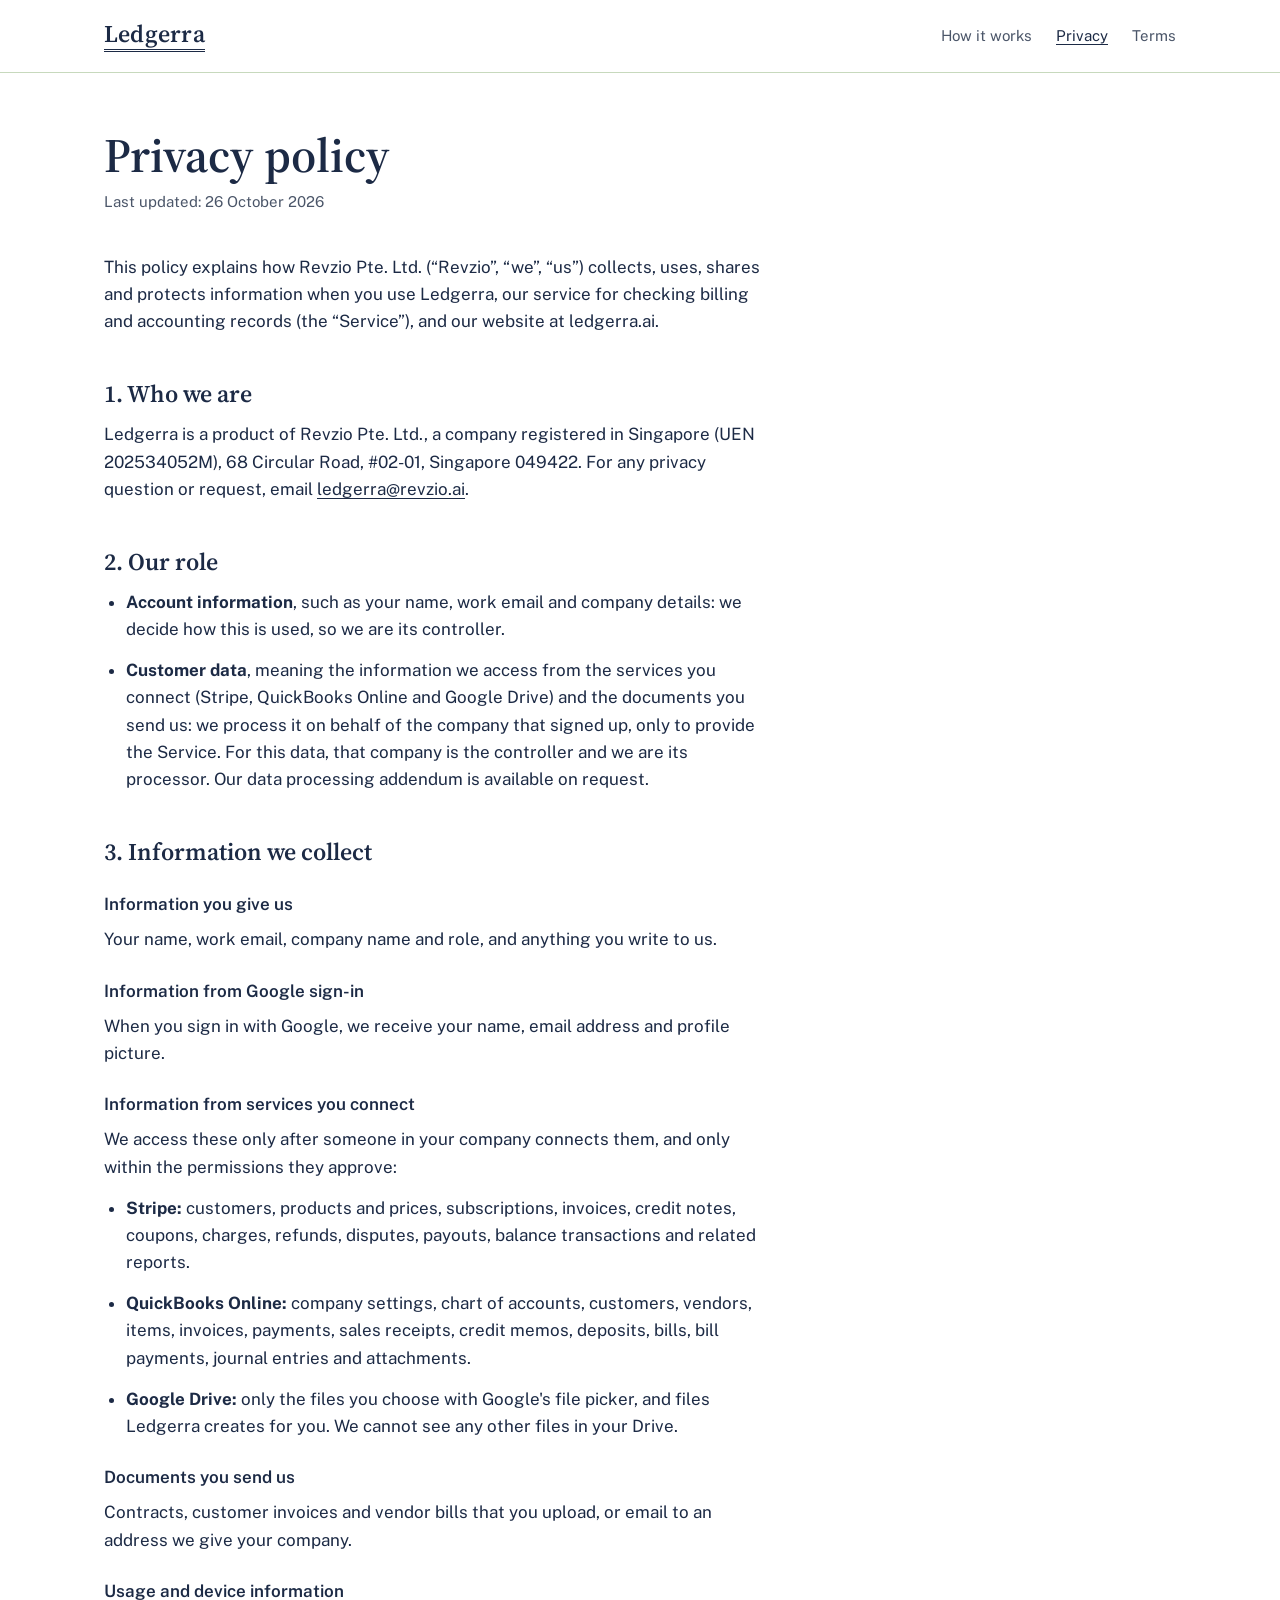
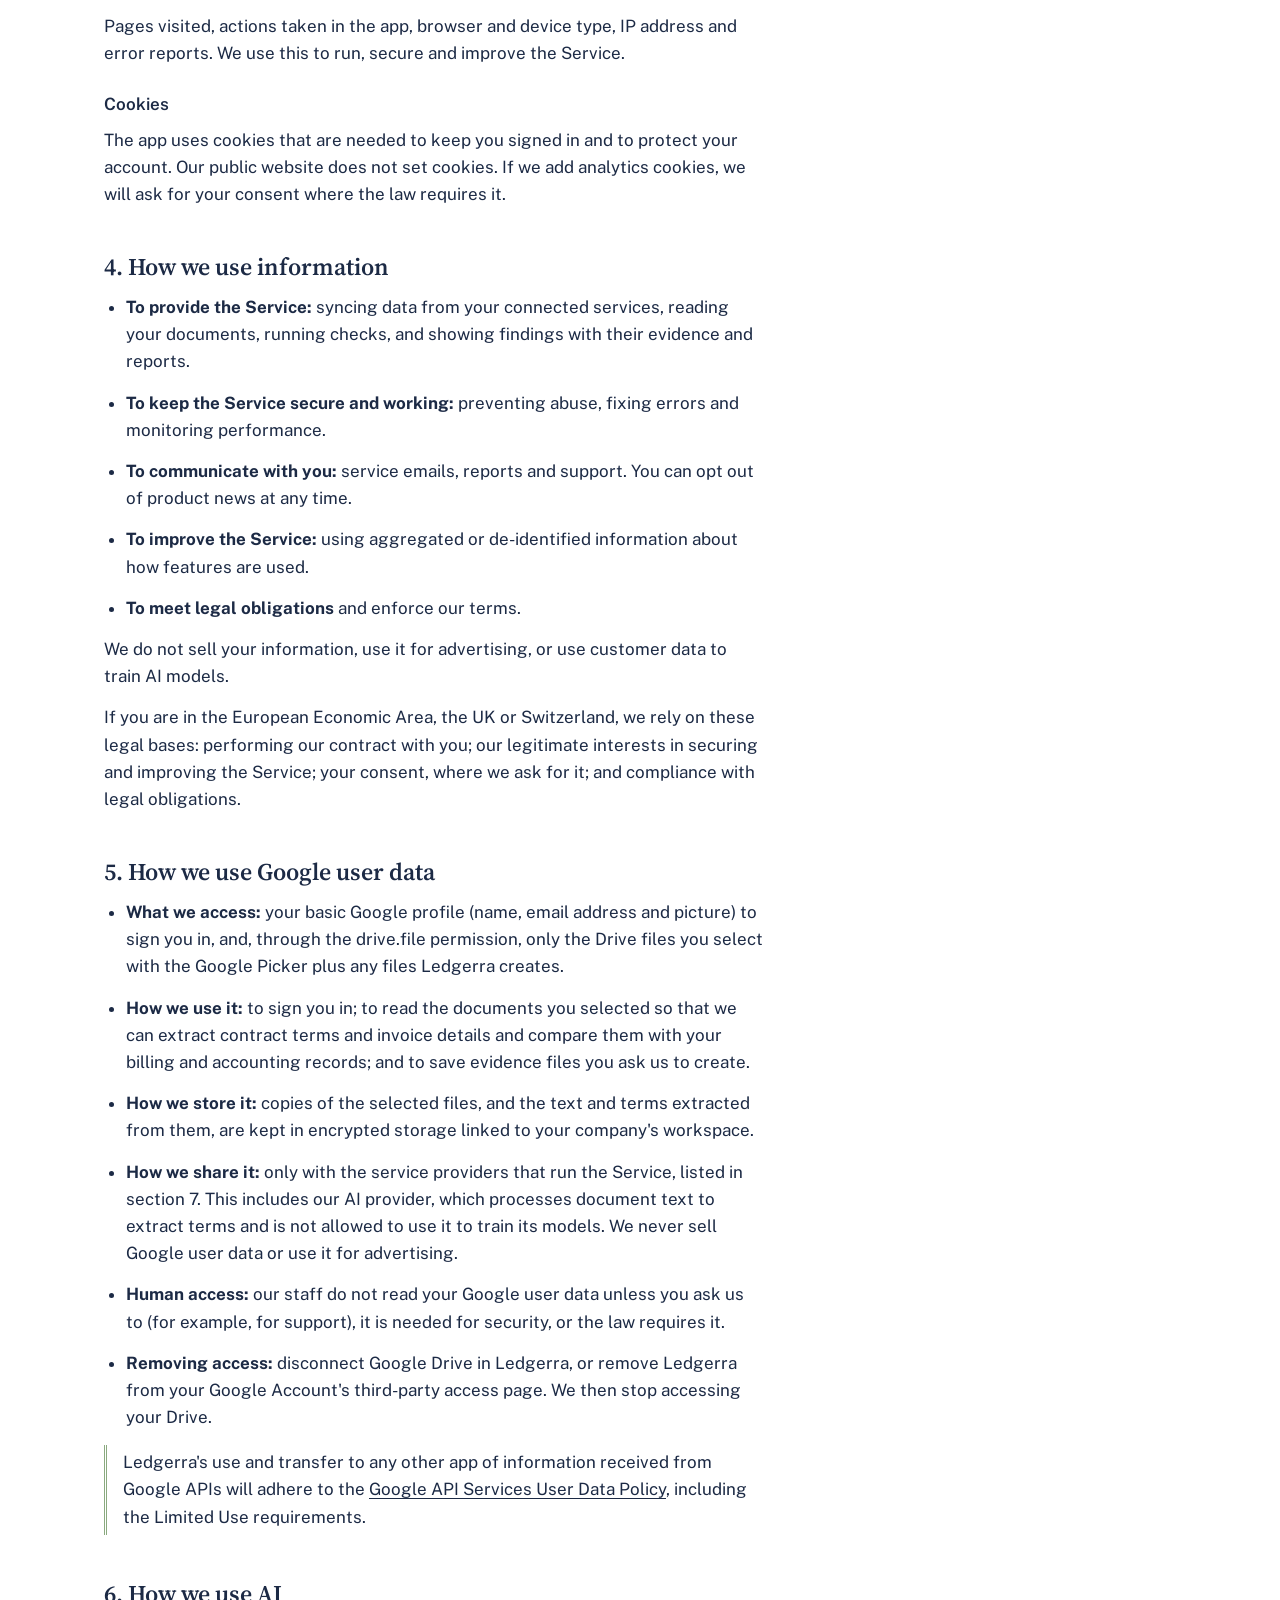
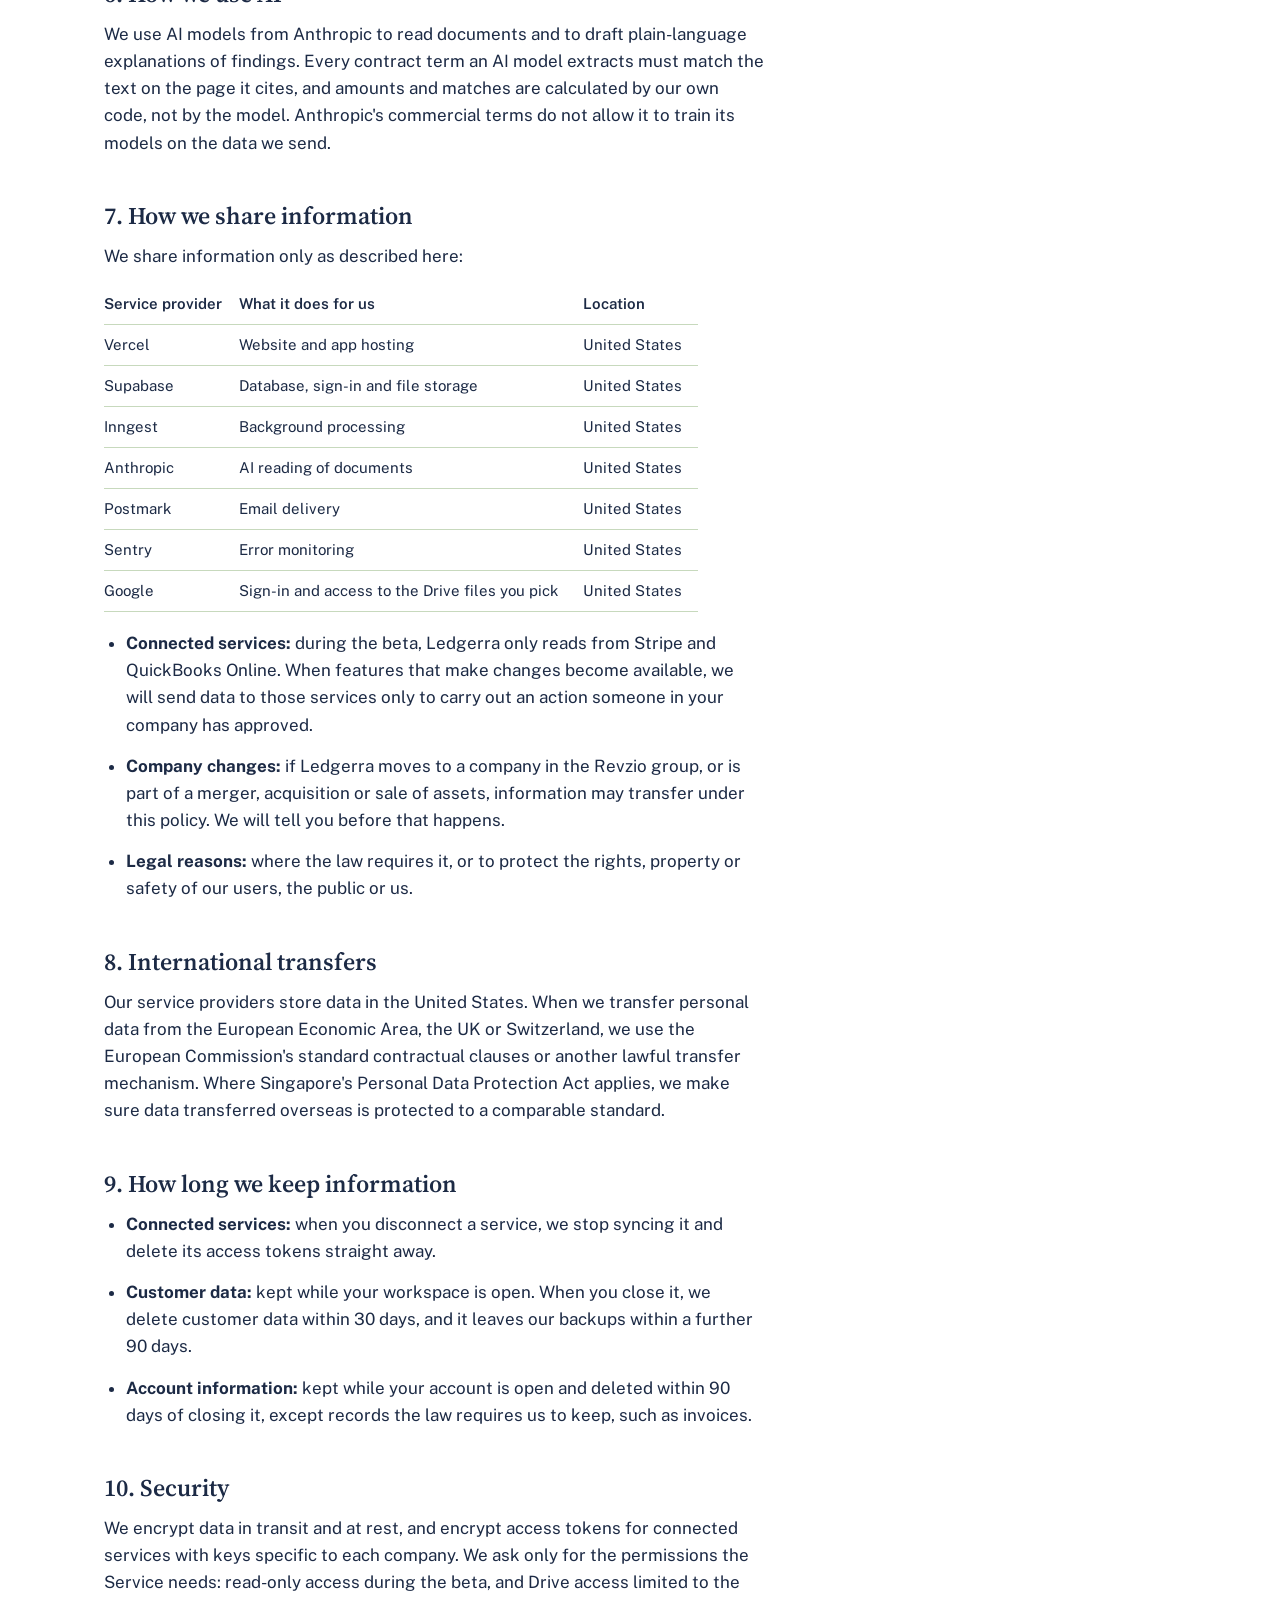
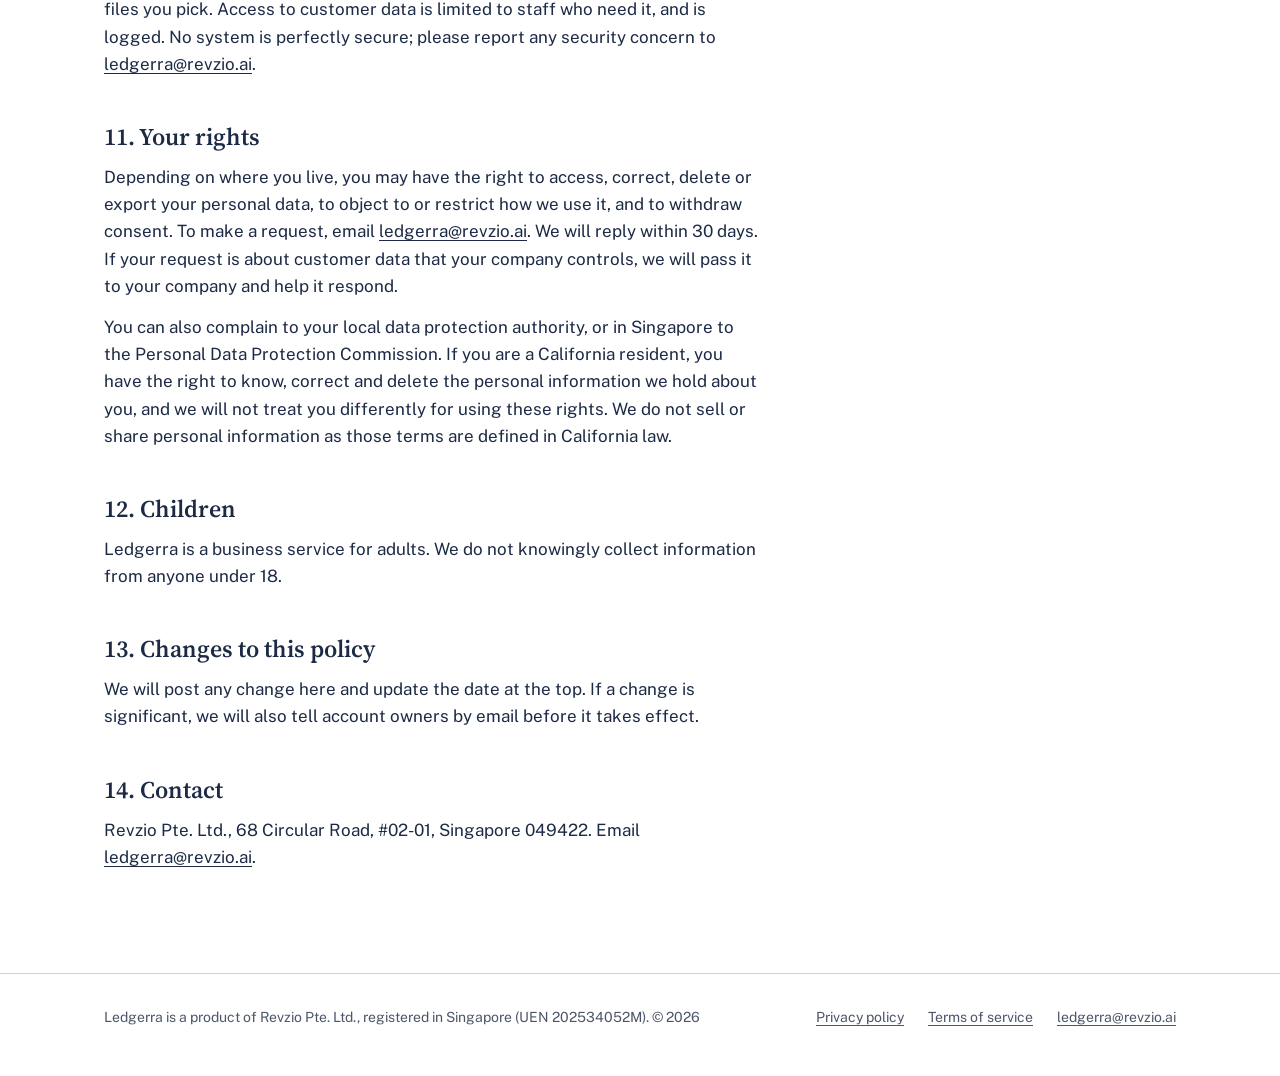
==== privacy.html @ a2a05275 "Add files via upload" ====
<!doctype html>
<html lang="en">
<head>
  <meta charset="utf-8">
  <meta name="viewport" content="width=device-width, initial-scale=1">
  <title>Privacy policy | Ledgerra</title>
  <meta name="description" content="How Ledgerra, a product of Revzio Pte. Ltd., collects, uses, shares and protects information, including data from Google, Stripe and QuickBooks Online.">
  <link rel="icon" href="/favicon.svg" type="image/svg+xml">
  <link rel="preconnect" href="https://fonts.googleapis.com">
  <link rel="preconnect" href="https://fonts.gstatic.com" crossorigin>
  <link href="https://fonts.googleapis.com/css2?family=Public+Sans:wght@400;600&family=Source+Serif+4:opsz,wght@8..60,400;8..60,600&display=swap" rel="stylesheet">
  <link rel="stylesheet" href="/styles.css">
</head>
<body>
  <header class="site-header">
    <div class="wrap">
      <a class="wordmark" href="/">Ledgerra</a>
      <nav class="site-nav" aria-label="Main">
        <a class="optional" href="/#how-it-works">How it works</a>
        <a href="/privacy" aria-current="page">Privacy</a>
        <a href="/terms">Terms</a>
      </nav>
    </div>
  </header>

  <main class="doc">
    <div class="wrap">
      <h1>Privacy policy</h1>
      <p class="updated">Last updated: 26 October 2026</p>

      <p>This policy explains how Revzio Pte. Ltd. (“Revzio”, “we”, “us”) collects, uses, shares and protects information when you use Ledgerra, our service for checking billing and accounting records (the “Service”), and our website at ledgerra.ai.</p>

      <h2>1. Who we are</h2>
      <p>Ledgerra is a product of Revzio Pte. Ltd., a company registered in Singapore (UEN 202534052M), 68 Circular Road, #02-01, Singapore 049422. For any privacy question or request, email <a href="mailto:ledgerra@revzio.ai">ledgerra@revzio.ai</a>.</p>

      <h2>2. Our role</h2>
      <ul>
        <li><strong>Account information</strong>, such as your name, work email and company details: we decide how this is used, so we are its controller.</li>
        <li><strong>Customer data</strong>, meaning the information we access from the services you connect (Stripe, QuickBooks Online and Google Drive) and the documents you send us: we process it on behalf of the company that signed up, only to provide the Service. For this data, that company is the controller and we are its processor. Our data processing addendum is available on request.</li>
      </ul>

      <h2>3. Information we collect</h2>
      <h3>Information you give us</h3>
      <p>Your name, work email, company name and role, and anything you write to us.</p>
      <h3>Information from Google sign-in</h3>
      <p>When you sign in with Google, we receive your name, email address and profile picture.</p>
      <h3>Information from services you connect</h3>
      <p>We access these only after someone in your company connects them, and only within the permissions they approve:</p>
      <ul>
        <li><strong>Stripe:</strong> customers, products and prices, subscriptions, invoices, credit notes, coupons, charges, refunds, disputes, payouts, balance transactions and related reports.</li>
        <li><strong>QuickBooks Online:</strong> company settings, chart of accounts, customers, vendors, items, invoices, payments, sales receipts, credit memos, deposits, bills, bill payments, journal entries and attachments.</li>
        <li><strong>Google Drive:</strong> only the files you choose with Google's file picker, and files Ledgerra creates for you. We cannot see any other files in your Drive.</li>
      </ul>
      <h3>Documents you send us</h3>
      <p>Contracts, customer invoices and vendor bills that you upload, or email to an address we give your company.</p>
      <h3>Usage and device information</h3>
      <p>Pages visited, actions taken in the app, browser and device type, IP address and error reports. We use this to run, secure and improve the Service.</p>
      <h3>Cookies</h3>
      <p>The app uses cookies that are needed to keep you signed in and to protect your account. Our public website does not set cookies. If we add analytics cookies, we will ask for your consent where the law requires it.</p>

      <h2>4. How we use information</h2>
      <ul>
        <li><strong>To provide the Service:</strong> syncing data from your connected services, reading your documents, running checks, and showing findings with their evidence and reports.</li>
        <li><strong>To keep the Service secure and working:</strong> preventing abuse, fixing errors and monitoring performance.</li>
        <li><strong>To communicate with you:</strong> service emails, reports and support. You can opt out of product news at any time.</li>
        <li><strong>To improve the Service:</strong> using aggregated or de-identified information about how features are used.</li>
        <li><strong>To meet legal obligations</strong> and enforce our terms.</li>
      </ul>
      <p>We do not sell your information, use it for advertising, or use customer data to train AI models.</p>
      <p>If you are in the European Economic Area, the UK or Switzerland, we rely on these legal bases: performing our contract with you; our legitimate interests in securing and improving the Service; your consent, where we ask for it; and compliance with legal obligations.</p>

      <h2>5. How we use Google user data</h2>
      <ul>
        <li><strong>What we access:</strong> your basic Google profile (name, email address and picture) to sign you in, and, through the drive.file permission, only the Drive files you select with the Google Picker plus any files Ledgerra creates.</li>
        <li><strong>How we use it:</strong> to sign you in; to read the documents you selected so that we can extract contract terms and invoice details and compare them with your billing and accounting records; and to save evidence files you ask us to create.</li>
        <li><strong>How we store it:</strong> copies of the selected files, and the text and terms extracted from them, are kept in encrypted storage linked to your company's workspace.</li>
        <li><strong>How we share it:</strong> only with the service providers that run the Service, listed in section 7. This includes our AI provider, which processes document text to extract terms and is not allowed to use it to train its models. We never sell Google user data or use it for advertising.</li>
        <li><strong>Human access:</strong> our staff do not read your Google user data unless you ask us to (for example, for support), it is needed for security, or the law requires it.</li>
        <li><strong>Removing access:</strong> disconnect Google Drive in Ledgerra, or remove Ledgerra from your Google Account's third-party access page. We then stop accessing your Drive.</li>
      </ul>
      <p class="callout">Ledgerra's use and transfer to any other app of information received from Google APIs will adhere to the <a href="https://developers.google.com/terms/api-services-user-data-policy">Google API Services User Data Policy</a>, including the Limited Use requirements.</p>

      <h2>6. How we use AI</h2>
      <p>We use AI models from Anthropic to read documents and to draft plain-language explanations of findings. Every contract term an AI model extracts must match the text on the page it cites, and amounts and matches are calculated by our own code, not by the model. Anthropic's commercial terms do not allow it to train its models on the data we send.</p>

      <h2>7. How we share information</h2>
      <p>We share information only as described here:</p>
      <table>
        <thead><tr><th scope="col">Service provider</th><th scope="col">What it does for us</th><th scope="col">Location</th></tr></thead>
        <tbody>
          <tr><td>Vercel</td><td>Website and app hosting</td><td>United States</td></tr>
          <tr><td>Supabase</td><td>Database, sign-in and file storage</td><td>United States</td></tr>
          <tr><td>Inngest</td><td>Background processing</td><td>United States</td></tr>
          <tr><td>Anthropic</td><td>AI reading of documents</td><td>United States</td></tr>
          <tr><td>Postmark</td><td>Email delivery</td><td>United States</td></tr>
          <tr><td>Sentry</td><td>Error monitoring</td><td>United States</td></tr>
          <tr><td>Google</td><td>Sign-in and access to the Drive files you pick</td><td>United States</td></tr>
        </tbody>
      </table>
      <ul>
        <li><strong>Connected services:</strong> during the beta, Ledgerra only reads from Stripe and QuickBooks Online. When features that make changes become available, we will send data to those services only to carry out an action someone in your company has approved.</li>
        <li><strong>Company changes:</strong> if Ledgerra moves to a company in the Revzio group, or is part of a merger, acquisition or sale of assets, information may transfer under this policy. We will tell you before that happens.</li>
        <li><strong>Legal reasons:</strong> where the law requires it, or to protect the rights, property or safety of our users, the public or us.</li>
      </ul>

      <h2>8. International transfers</h2>
      <p>Our service providers store data in the United States. When we transfer personal data from the European Economic Area, the UK or Switzerland, we use the European Commission's standard contractual clauses or another lawful transfer mechanism. Where Singapore's Personal Data Protection Act applies, we make sure data transferred overseas is protected to a comparable standard.</p>

      <h2>9. How long we keep information</h2>
      <ul>
        <li><strong>Connected services:</strong> when you disconnect a service, we stop syncing it and delete its access tokens straight away.</li>
        <li><strong>Customer data:</strong> kept while your workspace is open. When you close it, we delete customer data within 30 days, and it leaves our backups within a further 90 days.</li>
        <li><strong>Account information:</strong> kept while your account is open and deleted within 90 days of closing it, except records the law requires us to keep, such as invoices.</li>
      </ul>

      <h2>10. Security</h2>
      <p>We encrypt data in transit and at rest, and encrypt access tokens for connected services with keys specific to each company. We ask only for the permissions the Service needs: read-only access during the beta, and Drive access limited to the files you pick. Access to customer data is limited to staff who need it, and is logged. No system is perfectly secure; please report any security concern to <a href="mailto:ledgerra@revzio.ai">ledgerra@revzio.ai</a>.</p>

      <h2>11. Your rights</h2>
      <p>Depending on where you live, you may have the right to access, correct, delete or export your personal data, to object to or restrict how we use it, and to withdraw consent. To make a request, email <a href="mailto:ledgerra@revzio.ai">ledgerra@revzio.ai</a>. We will reply within 30 days. If your request is about customer data that your company controls, we will pass it to your company and help it respond.</p>
      <p>You can also complain to your local data protection authority, or in Singapore to the Personal Data Protection Commission. If you are a California resident, you have the right to know, correct and delete the personal information we hold about you, and we will not treat you differently for using these rights. We do not sell or share personal information as those terms are defined in California law.</p>

      <h2>12. Children</h2>
      <p>Ledgerra is a business service for adults. We do not knowingly collect information from anyone under 18.</p>

      <h2>13. Changes to this policy</h2>
      <p>We will post any change here and update the date at the top. If a change is significant, we will also tell account owners by email before it takes effect.</p>

      <h2>14. Contact</h2>
      <p>Revzio Pte. Ltd., 68 Circular Road, #02-01, Singapore 049422. Email <a href="mailto:ledgerra@revzio.ai">ledgerra@revzio.ai</a>.</p>
    </div>
  </main>

  <footer class="site-footer">
    <div class="wrap">
      <p>Ledgerra is a product of Revzio Pte. Ltd., registered in Singapore (UEN 202534052M). &copy; 2026</p>
      <nav class="footer-links" aria-label="Footer">
        <a href="/privacy">Privacy policy</a>
        <a href="/terms">Terms of service</a>
        <a href="mailto:ledgerra@revzio.ai">ledgerra@revzio.ai</a>
      </nav>
    </div>
  </footer>
</body>
</html>
---- styles.css ----
/* Ledgerra site. One bold element: the ledger sheet. Red ink only for differences. */
:root {
  --paper: #ffffff;
  --ledger: #eef4e8;
  --rule: #c7d9bd;
  --rule-strong: #8baa80;
  --ink: #1c2a45;
  --ink-muted: #4b5669;
  --red: #b42318;
  --focus: #2f5bd3;
  --serif: "Source Serif 4", Georgia, "Times New Roman", serif;
  --sans: "Public Sans", "Helvetica Neue", Arial, sans-serif;
  --measure: 66ch;
  --gutter: 24px;
}

*,
*::before,
*::after { box-sizing: border-box; }

html { -webkit-text-size-adjust: 100%; }

body {
  margin: 0;
  background: var(--paper);
  color: var(--ink);
  font-family: var(--sans);
  font-size: 17px;
  line-height: 1.6;
}

a { color: var(--ink); text-decoration-thickness: 1px; text-underline-offset: 3px; }
a:hover { text-decoration-thickness: 2px; }
:focus-visible { outline: 3px solid var(--focus); outline-offset: 3px; border-radius: 2px; }

.wrap { max-width: 1120px; margin: 0 auto; padding: 0 var(--gutter); }

/* Header */
.site-header { border-bottom: 1px solid var(--rule); }
.site-header .wrap {
  display: flex;
  align-items: center;
  justify-content: space-between;
  gap: 16px;
  min-height: 72px;
}
.wordmark {
  font-family: var(--serif);
  font-weight: 600;
  font-size: 24px;
  letter-spacing: 0.01em;
  text-decoration: none;
  border-bottom: 3px double var(--ink);
  line-height: 1.15;
  padding-bottom: 1px;
}
.wordmark:hover { text-decoration: none; }
.site-nav { display: flex; gap: 24px; font-size: 15px; }
.site-nav a { text-decoration: none; color: var(--ink-muted); }
.site-nav a:hover, .site-nav a[aria-current="page"] { color: var(--ink); text-decoration: underline; }

/* Hero */
.hero { padding: 72px 0 40px; }
.hero h1 {
  font-family: var(--serif);
  font-weight: 600;
  font-size: clamp(40px, 6.2vw, 72px);
  line-height: 1.04;
  letter-spacing: -0.015em;
  margin: 0 0 24px;
  max-width: 13ch;
}
.lede { font-size: 20px; line-height: 1.55; color: var(--ink-muted); max-width: 52ch; margin: 0 0 32px; }
.actions { display: flex; flex-wrap: wrap; align-items: center; gap: 16px 28px; }
.button {
  display: inline-block;
  background: var(--ink);
  color: #ffffff;
  text-decoration: none;
  font-weight: 600;
  font-size: 16px;
  padding: 14px 22px;
  border-radius: 4px;
}
.button:hover { background: #2a3b5e; text-decoration: none; }

/* The ledger sheet */
.sheet-section { padding: 24px 0 88px; }
.sheet {
  background: var(--ledger);
  border: 1px solid var(--rule-strong);
  border-radius: 6px;
  padding: 24px 28px 20px;
}
.sheet-caption { font-size: 14px; color: var(--ink-muted); margin: 0 0 16px; }
.sheet table { width: 100%; border-collapse: collapse; font-family: var(--serif); font-size: 17px; }
.sheet th {
  font-family: var(--sans);
  font-weight: 600;
  font-size: 13px;
  color: var(--ink-muted);
  text-align: right;
  padding: 0 12px 10px;
  border-bottom: 3px double var(--rule-strong);
}
.sheet th:first-child, .sheet td:first-child { text-align: left; padding-left: 0; }
.sheet td {
  padding: 14px 12px 4px;
  text-align: right;
  font-variant-numeric: tabular-nums lining-nums;
  border-left: 1px solid var(--rule);
  vertical-align: top;
}
.sheet td:first-child { border-left: 0; font-family: var(--sans); font-size: 16px; }
.sheet tr.note td {
  padding: 2px 0 14px;
  border-left: 0;
  border-bottom: 1px solid var(--rule);
  text-align: left;
  font-family: var(--sans);
  font-size: 14px;
  color: var(--ink-muted);
}
.sheet .gap { color: var(--red); font-weight: 600; }
.sheet .ties { color: var(--ink-muted); }
.sheet .none { color: var(--ink-muted); }
.sheet-total {
  margin: 0;
  padding-top: 12px;
  border-top: 3px double var(--rule-strong);
  font-family: var(--serif);
  font-size: 18px;
  font-weight: 600;
}

/* Sections */
.section { padding: 64px 0; border-top: 1px solid var(--rule); }
.section h2 {
  font-family: var(--serif);
  font-weight: 600;
  font-size: 34px;
  line-height: 1.15;
  margin: 0 0 32px;
}
.columns { display: grid; grid-template-columns: repeat(3, minmax(0, 1fr)); gap: 40px; }
.columns h3, .steps h3, .facts dt {
  font-family: var(--sans);
  font-weight: 600;
  font-size: 17px;
  margin: 0 0 8px;
}
.columns p, .steps p { margin: 0; color: var(--ink-muted); }
.status { font-size: 14px; color: var(--ink-muted); font-weight: 400; }

.steps { list-style: none; margin: 0; padding: 0; display: grid; grid-template-columns: repeat(3, minmax(0, 1fr)); gap: 40px; counter-reset: step; }
.steps li { counter-increment: step; border-top: 3px double var(--rule-strong); padding-top: 16px; }
.steps li::before {
  content: counter(step);
  display: block;
  font-family: var(--serif);
  font-size: 28px;
  font-weight: 600;
  line-height: 1;
  margin-bottom: 12px;
}

.facts { margin: 0; display: grid; grid-template-columns: repeat(2, minmax(0, 1fr)); gap: 28px 48px; max-width: 920px; }
.facts div { margin: 0; }
.facts dd { margin: 0; color: var(--ink-muted); }
.section .more { margin: 32px 0 0; }

.beta p { max-width: 56ch; margin: 0 0 28px; font-size: 19px; }

/* Long-form pages */
.doc { padding: 56px 0 88px; }
.doc .wrap > * { max-width: var(--measure); }
.doc h1 { font-family: var(--serif); font-weight: 600; font-size: clamp(34px, 5vw, 48px); line-height: 1.1; margin: 0 0 8px; }
.doc .updated { color: var(--ink-muted); margin: 0 0 40px; font-size: 15px; }
.doc h2 { font-family: var(--serif); font-weight: 600; font-size: 24px; line-height: 1.25; margin: 44px 0 12px; }
.doc h3 { font-size: 17px; font-weight: 600; margin: 24px 0 8px; }
.doc p, .doc li { margin: 0 0 14px; }
.doc ul { padding-left: 22px; margin: 0 0 14px; }
.doc table { border-collapse: collapse; width: 100%; margin: 8px 0 18px; font-size: 15px; }
.doc th, .doc td { text-align: left; padding: 8px 12px 8px 0; border-bottom: 1px solid var(--rule); vertical-align: top; }
.doc th { font-weight: 600; }
.doc .callout { border-left: 3px double var(--rule-strong); padding: 4px 0 4px 16px; }

/* Footer */
.site-footer { border-top: 1px solid var(--rule); padding: 32px 0 48px; font-size: 14px; color: var(--ink-muted); }
.site-footer .wrap { display: flex; flex-wrap: wrap; justify-content: space-between; gap: 16px 32px; }
.site-footer p { margin: 0; }
.footer-links { display: flex; flex-wrap: wrap; gap: 8px 24px; }
.footer-links a { color: var(--ink-muted); }

/* Phone and tablet */
@media (max-width: 860px) {
  .columns, .steps { grid-template-columns: 1fr; gap: 32px; }
  .facts { grid-template-columns: 1fr; }
}

@media (max-width: 640px) {
  body { font-size: 16px; }
  .site-nav { gap: 16px; font-size: 14px; }
  .site-nav .optional { display: none; }
  .hero { padding: 48px 0 24px; }
  .lede { font-size: 18px; }
  .sheet { padding: 18px 16px 16px; }
  .sheet thead { position: absolute; width: 1px; height: 1px; overflow: hidden; clip: rect(0 0 0 0); }
  .sheet table, .sheet tbody, .sheet tr, .sheet td { display: block; width: 100%; }
  .sheet tr.item { padding-top: 12px; }
  .sheet tr.item td { border-left: 0; padding: 2px 0; display: flex; justify-content: space-between; gap: 16px; }
  .sheet tr.item td::before { content: attr(data-label); font-family: var(--sans); font-size: 14px; color: var(--ink-muted); }
  .sheet tr.item td:first-child { font-weight: 600; padding-bottom: 6px; }
  .sheet tr.item td:first-child::before { content: none; }
  .sheet tr.note td { padding: 6px 0 12px; }
  .section { padding: 48px 0; }
  .section h2 { font-size: 28px; }
}

@media (prefers-reduced-motion: reduce) {
  * { scroll-behavior: auto !important; }
}
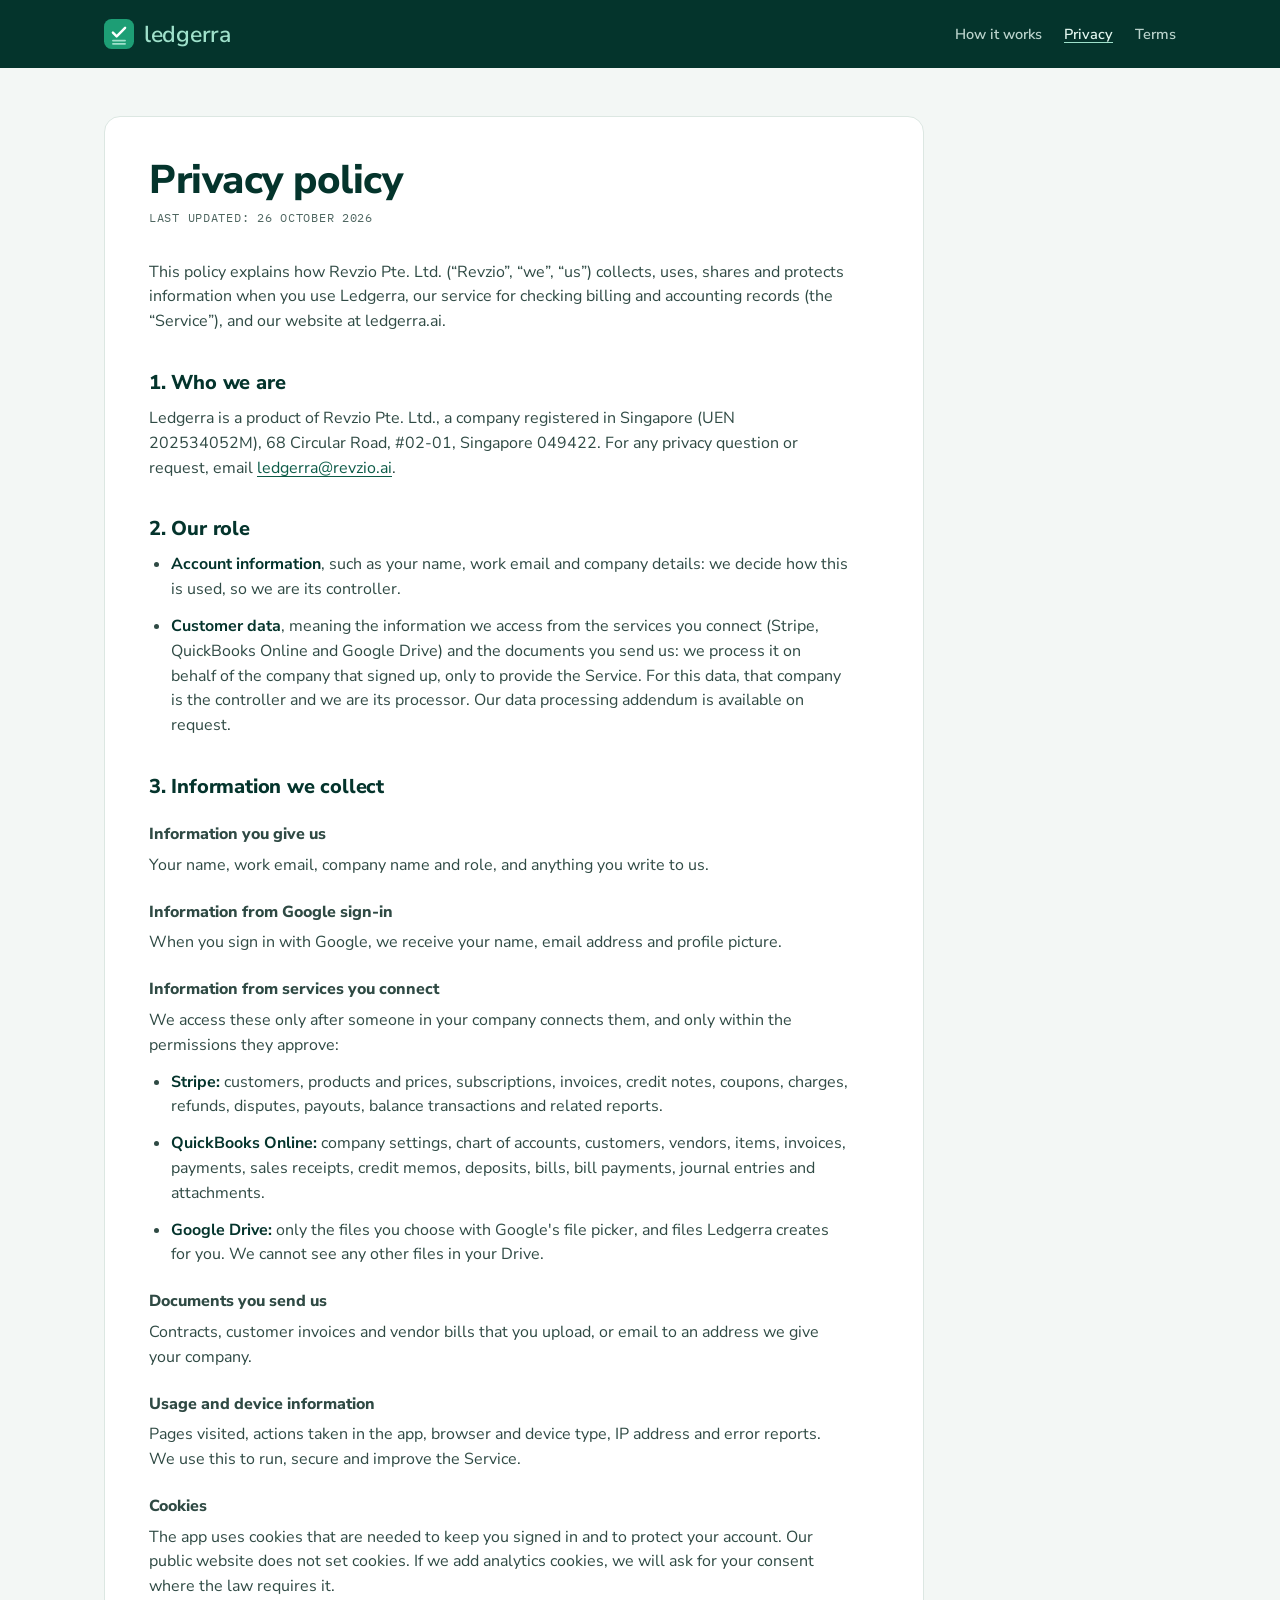
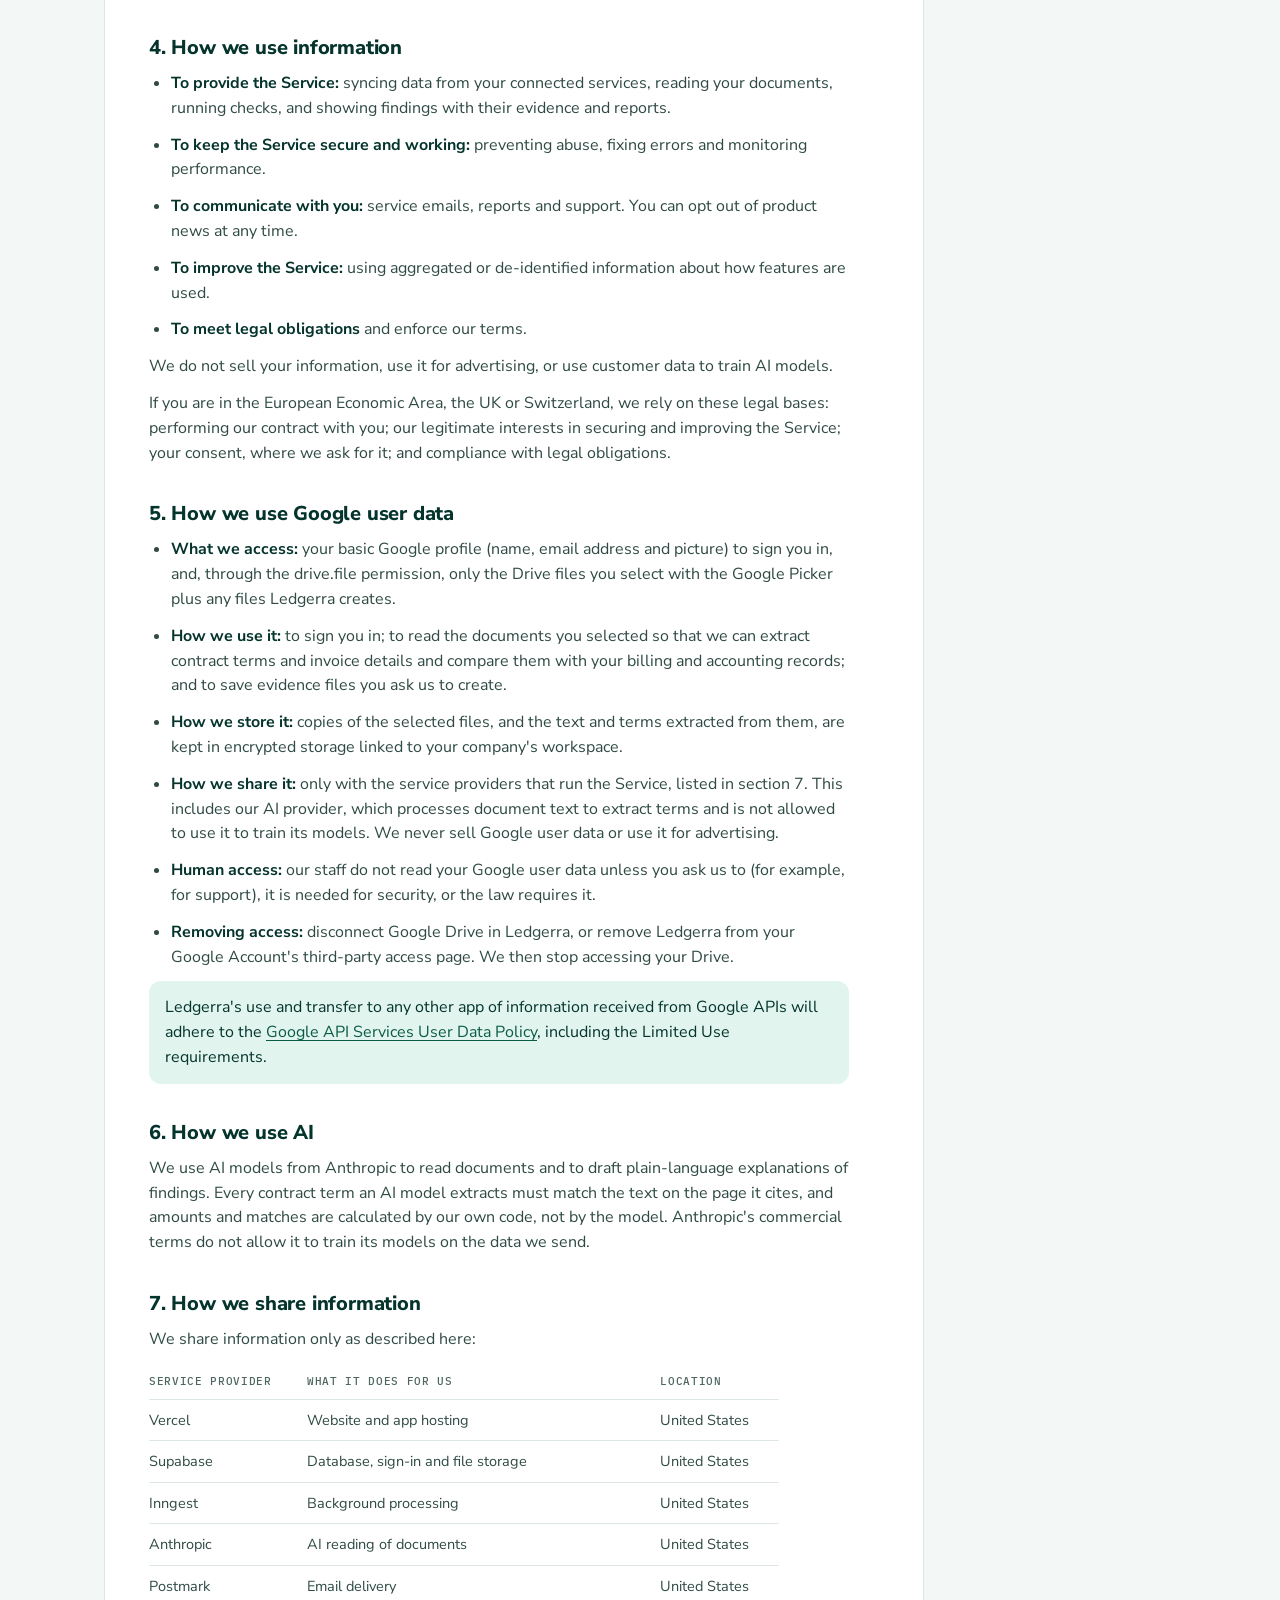
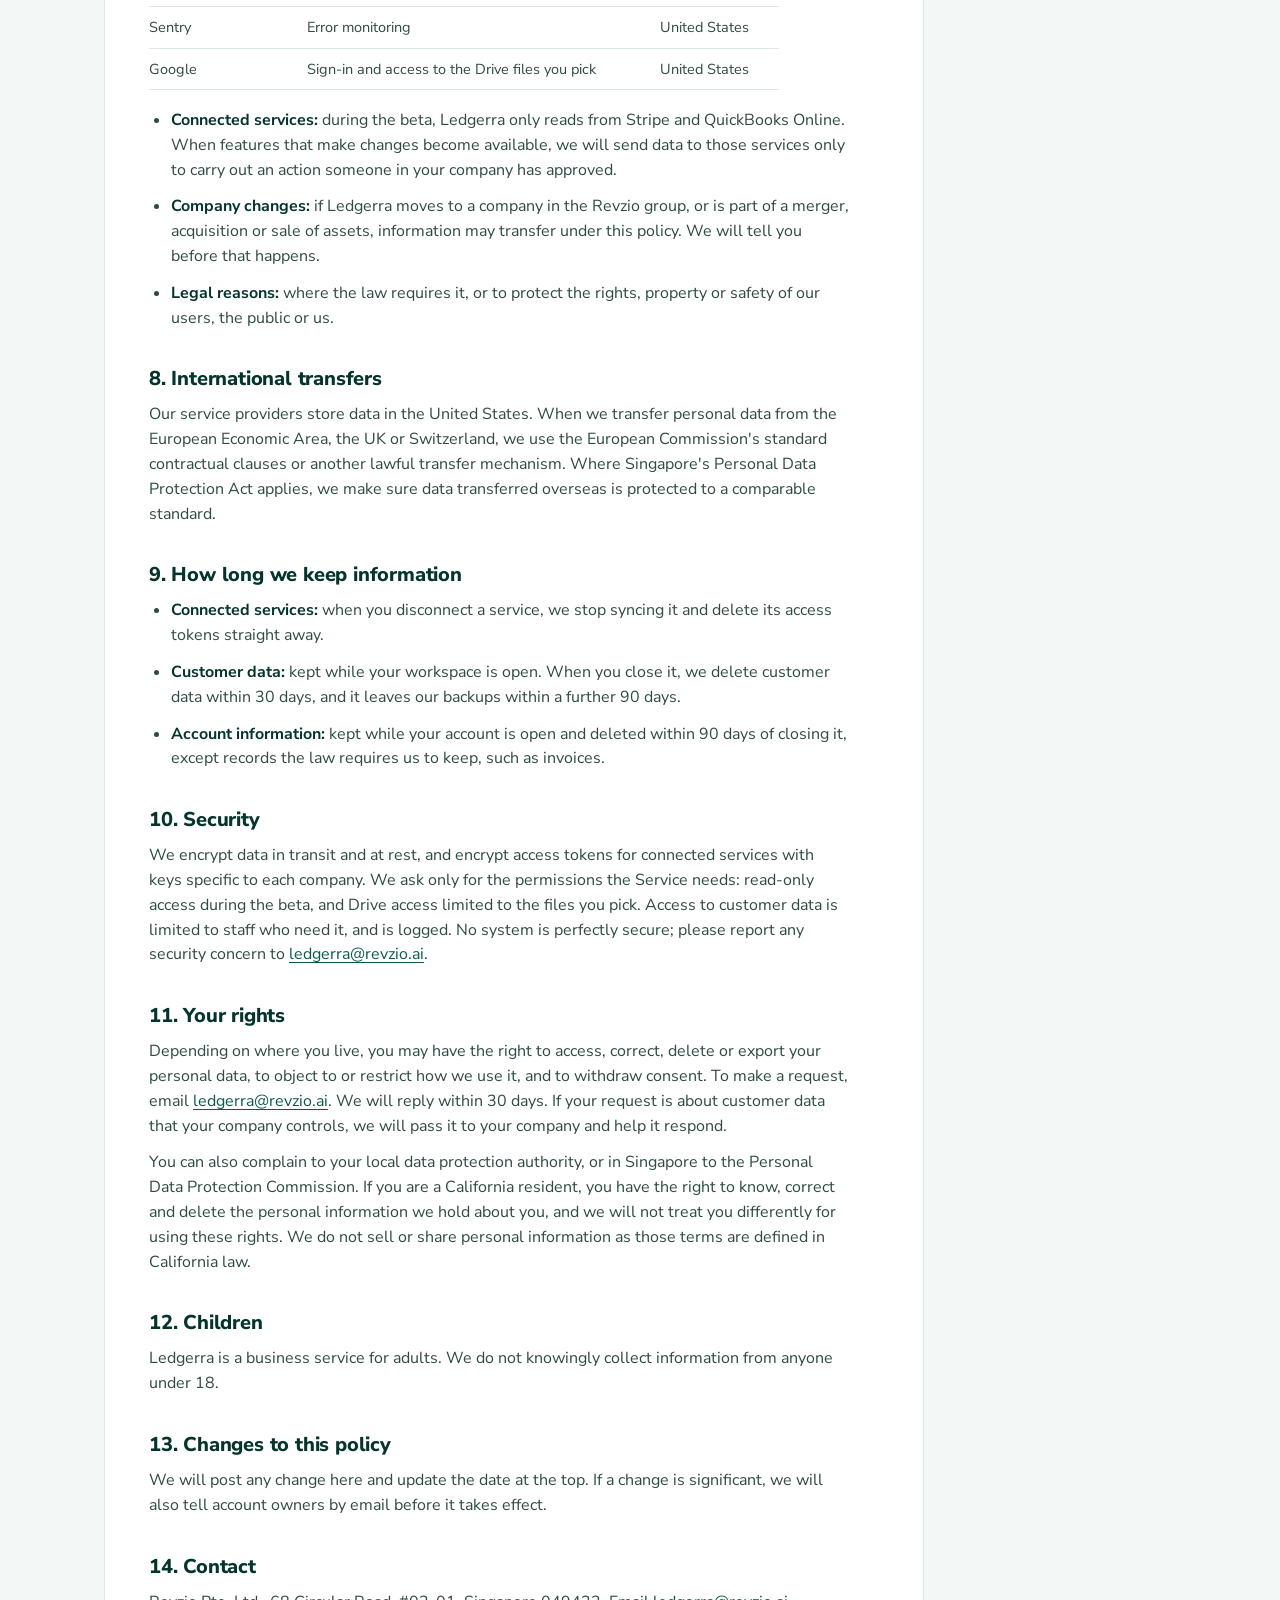
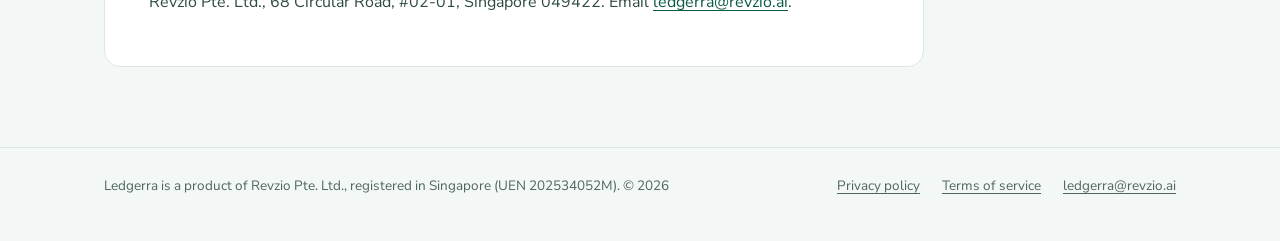
==== commit 86ad047e: "Add files via upload" ====
--- a/privacy.html
+++ b/privacy.html
@@ -8,13 +8,16 @@
   <link rel="icon" href="/favicon.svg" type="image/svg+xml">
   <link rel="preconnect" href="https://fonts.googleapis.com">
   <link rel="preconnect" href="https://fonts.gstatic.com" crossorigin>
-  <link href="https://fonts.googleapis.com/css2?family=Public+Sans:wght@400;600&family=Source+Serif+4:opsz,wght@8..60,400;8..60,600&display=swap" rel="stylesheet">
+  <link href="https://fonts.googleapis.com/css2?family=Nunito+Sans:wght@400;600;700;800&family=IBM+Plex+Mono:wght@400;500&display=swap" rel="stylesheet">
   <link rel="stylesheet" href="/styles.css">
 </head>
 <body>
   <header class="site-header">
     <div class="wrap">
-      <a class="wordmark" href="/">Ledgerra</a>
+      <a class="brand" href="/" aria-label="Ledgerra home">
+        <svg viewBox="0 0 32 32" aria-hidden="true"><rect width="32" height="32" rx="8" fill="#1D9E75"/><path d="M9.5 14.5L13.5 18.5L22.5 9.5" fill="none" stroke="#FFFFFF" stroke-width="2.6" stroke-linecap="round" stroke-linejoin="round"/><path d="M9.5 23H22.5M9.5 26.5H22.5" stroke="#9FE1CB" stroke-width="1.8" stroke-linecap="round"/></svg>
+        <span class="brand-name">ledgerra</span>
+      </a>
       <nav class="site-nav" aria-label="Main">
         <a class="optional" href="/#how-it-works">How it works</a>
         <a href="/privacy" aria-current="page">Privacy</a>
@@ -25,6 +28,7 @@
 
   <main class="doc">
     <div class="wrap">
+      <div class="doc-card">
       <h1>Privacy policy</h1>
       <p class="updated">Last updated: 26 October 2026</p>
 
@@ -128,6 +132,7 @@
 
       <h2>14. Contact</h2>
       <p>Revzio Pte. Ltd., 68 Circular Road, #02-01, Singapore 049422. Email <a href="mailto:ledgerra@revzio.ai">ledgerra@revzio.ai</a>.</p>
+      </div>
     </div>
   </main>
 
--- a/styles.css
+++ b/styles.css
@@ -1,16 +1,28 @@
-/* Ledgerra site. One bold element: the ledger sheet. Red ink only for differences. */
+/* Ledgerra site, on the Revzio design system v0.1.
+   Rail #04342C, primary #0F6E56, money at risk #E8A23A, escalation #A12A1F, money out #2E4A80.
+   Nunito Sans for text, IBM Plex Mono for labels. */
 :root {
-  --paper: #ffffff;
-  --ledger: #eef4e8;
-  --rule: #c7d9bd;
-  --rule-strong: #8baa80;
-  --ink: #1c2a45;
-  --ink-muted: #4b5669;
-  --red: #b42318;
-  --focus: #2f5bd3;
-  --serif: "Source Serif 4", Georgia, "Times New Roman", serif;
-  --sans: "Public Sans", "Helvetica Neue", Arial, sans-serif;
-  --measure: 66ch;
+  --rail: #04342c;
+  --rail-text: #e1f5ee;
+  --mint: #9fe1cb;
+  --mint-strong: #1d9e75;
+  --primary: #0f6e56;
+  --primary-hover: #0b5a46;
+  --page: #f3f7f5;
+  --card: #ffffff;
+  --border: #dce7e2;
+  --border-strong: #cfddd7;
+  --ink: #04342c;
+  --ink-2: #2f4a44;
+  --muted: #4e6660;
+  --quiet: #5f756f;
+  --risk-bg: #fff1dc;
+  --risk-text: #8a4b00;
+  --ok-bg: #e1f5ee;
+  --ok-text: #0f6e56;
+  --sans: "Nunito Sans", ui-sans-serif, system-ui, -apple-system, "Segoe UI", sans-serif;
+  --mono: "IBM Plex Mono", ui-monospace, Menlo, monospace;
+  --measure: 70ch;
   --gutter: 24px;
 }
 
@@ -22,201 +34,251 @@
 
 body {
   margin: 0;
-  background: var(--paper);
+  background: var(--page);
   color: var(--ink);
   font-family: var(--sans);
-  font-size: 17px;
-  line-height: 1.6;
-}
-
-a { color: var(--ink); text-decoration-thickness: 1px; text-underline-offset: 3px; }
+  font-size: 16px;
+  line-height: 1.55;
+  font-variant-numeric: tabular-nums;
+}
+
+a { color: var(--primary-hover); text-decoration-thickness: 1px; text-underline-offset: 3px; }
 a:hover { text-decoration-thickness: 2px; }
-:focus-visible { outline: 3px solid var(--focus); outline-offset: 3px; border-radius: 2px; }
+:focus-visible { outline: 3px solid var(--mint-strong); outline-offset: 3px; border-radius: 4px; }
 
 .wrap { max-width: 1120px; margin: 0 auto; padding: 0 var(--gutter); }
 
-/* Header */
-.site-header { border-bottom: 1px solid var(--rule); }
+/* Header: the Revzio rail, laid horizontally */
+.site-header { background: var(--rail); color: var(--rail-text); }
 .site-header .wrap {
   display: flex;
   align-items: center;
   justify-content: space-between;
   gap: 16px;
-  min-height: 72px;
-}
-.wordmark {
-  font-family: var(--serif);
-  font-weight: 600;
-  font-size: 24px;
-  letter-spacing: 0.01em;
+  min-height: 68px;
+}
+.brand { display: inline-flex; align-items: center; gap: 10px; text-decoration: none; }
+.brand:hover { text-decoration: none; }
+.brand svg { width: 30px; height: 30px; flex: none; }
+.brand-name { font-size: 23px; font-weight: 600; letter-spacing: -0.3px; color: var(--mint); line-height: 1; }
+.site-nav { display: flex; gap: 22px; font-size: 14.5px; font-weight: 600; }
+.site-nav a { color: var(--rail-text); opacity: 0.82; text-decoration: none; }
+.site-nav a:hover, .site-nav a[aria-current="page"] { opacity: 1; text-decoration: underline; text-decoration-color: var(--mint); }
+
+/* Labels, Revzio style */
+.label {
+  font-family: var(--mono);
+  font-size: 12px;
+  letter-spacing: 0.08em;
+  text-transform: uppercase;
+  color: var(--primary-hover);
+  margin: 0 0 10px;
+}
+
+/* Hero */
+.hero { padding: 64px 0 32px; }
+.hero h1 {
+  font-weight: 800;
+  font-size: clamp(36px, 5.6vw, 60px);
+  line-height: 1.08;
+  letter-spacing: -0.8px;
+  margin: 0 0 18px;
+  max-width: 16ch;
+}
+.lede { font-size: 19px; line-height: 1.55; color: var(--muted); max-width: 54ch; margin: 0 0 28px; }
+.actions { display: flex; flex-wrap: wrap; align-items: center; gap: 14px 24px; }
+.button {
+  display: inline-flex;
+  align-items: center;
+  height: 44px;
+  padding: 0 18px;
+  border-radius: 8px;
+  background: var(--primary);
+  color: #ffffff;
+  font-weight: 800;
+  font-size: 15px;
   text-decoration: none;
-  border-bottom: 3px double var(--ink);
-  line-height: 1.15;
-  padding-bottom: 1px;
-}
-.wordmark:hover { text-decoration: none; }
-.site-nav { display: flex; gap: 24px; font-size: 15px; }
-.site-nav a { text-decoration: none; color: var(--ink-muted); }
-.site-nav a:hover, .site-nav a[aria-current="page"] { color: var(--ink); text-decoration: underline; }
-
-/* Hero */
-.hero { padding: 72px 0 40px; }
-.hero h1 {
-  font-family: var(--serif);
-  font-weight: 600;
-  font-size: clamp(40px, 6.2vw, 72px);
-  line-height: 1.04;
-  letter-spacing: -0.015em;
+}
+.button:hover { background: var(--primary-hover); text-decoration: none; }
+.text-link { font-weight: 600; }
+
+/* The example checks, as a Revzio card */
+.sheet-section { padding: 8px 0 72px; }
+.sheet {
+  background: var(--card);
+  border: 1px solid var(--border);
+  border-radius: 16px;
+  padding: 20px 22px 18px;
+}
+.sheet-head { display: flex; flex-wrap: wrap; justify-content: space-between; align-items: baseline; gap: 8px 16px; margin-bottom: 12px; }
+.sheet-head h2 { margin: 0; font-size: 17px; font-weight: 600; color: var(--ink-2); }
+.sheet-head p { margin: 0; font-size: 13px; color: var(--quiet); }
+.sheet table { width: 100%; border-collapse: collapse; font-size: 14.5px; }
+.sheet th {
+  font-family: var(--mono);
+  font-weight: 500;
+  font-size: 11px;
+  letter-spacing: 0.06em;
+  text-transform: uppercase;
+  color: var(--muted);
+  text-align: right;
+  padding: 8px 12px;
+  border-bottom: 1px solid var(--border);
+}
+.sheet th:first-child, .sheet td:first-child { text-align: left; padding-left: 0; }
+.sheet th:last-child, .sheet td:last-child { padding-right: 0; }
+.sheet td { padding: 12px 12px 2px; text-align: right; vertical-align: top; }
+.sheet td:first-child { font-weight: 700; }
+.sheet tr.note td {
+  padding: 2px 0 12px;
+  border-bottom: 1px solid var(--border);
+  text-align: left;
+  font-weight: 400;
+  font-size: 13px;
+  color: var(--muted);
+}
+.sheet tbody tr.note:last-child td { border-bottom: 0; }
+.sheet .none { color: var(--quiet); }
+.chip {
+  display: inline-flex;
+  align-items: center;
+  padding: 2px 9px;
+  border-radius: 999px;
+  font-size: 13px;
+  font-weight: 800;
+  white-space: nowrap;
+}
+.chip-risk { background: var(--risk-bg); color: var(--risk-text); }
+.chip-ok { background: var(--ok-bg); color: var(--ok-text); }
+.sheet-total {
+  display: flex;
+  align-items: center;
+  gap: 10px;
+  margin: 6px 0 0;
+  padding-top: 14px;
+  border-top: 1px solid var(--border);
+  font-weight: 700;
+  color: var(--ink-2);
+}
+
+/* Sections */
+.section { padding: 56px 0; border-top: 1px solid var(--border); }
+.section h2 {
+  font-weight: 800;
+  font-size: 28px;
+  line-height: 1.2;
+  letter-spacing: -0.4px;
   margin: 0 0 24px;
-  max-width: 13ch;
-}
-.lede { font-size: 20px; line-height: 1.55; color: var(--ink-muted); max-width: 52ch; margin: 0 0 32px; }
-.actions { display: flex; flex-wrap: wrap; align-items: center; gap: 16px 28px; }
-.button {
-  display: inline-block;
-  background: var(--ink);
-  color: #ffffff;
-  text-decoration: none;
-  font-weight: 600;
-  font-size: 16px;
-  padding: 14px 22px;
-  border-radius: 4px;
-}
-.button:hover { background: #2a3b5e; text-decoration: none; }
-
-/* The ledger sheet */
-.sheet-section { padding: 24px 0 88px; }
-.sheet {
-  background: var(--ledger);
-  border: 1px solid var(--rule-strong);
-  border-radius: 6px;
-  padding: 24px 28px 20px;
-}
-.sheet-caption { font-size: 14px; color: var(--ink-muted); margin: 0 0 16px; }
-.sheet table { width: 100%; border-collapse: collapse; font-family: var(--serif); font-size: 17px; }
-.sheet th {
-  font-family: var(--sans);
-  font-weight: 600;
-  font-size: 13px;
-  color: var(--ink-muted);
-  text-align: right;
-  padding: 0 12px 10px;
-  border-bottom: 3px double var(--rule-strong);
-}
-.sheet th:first-child, .sheet td:first-child { text-align: left; padding-left: 0; }
-.sheet td {
-  padding: 14px 12px 4px;
-  text-align: right;
-  font-variant-numeric: tabular-nums lining-nums;
-  border-left: 1px solid var(--rule);
-  vertical-align: top;
-}
-.sheet td:first-child { border-left: 0; font-family: var(--sans); font-size: 16px; }
-.sheet tr.note td {
-  padding: 2px 0 14px;
-  border-left: 0;
-  border-bottom: 1px solid var(--rule);
-  text-align: left;
-  font-family: var(--sans);
-  font-size: 14px;
-  color: var(--ink-muted);
-}
-.sheet .gap { color: var(--red); font-weight: 600; }
-.sheet .ties { color: var(--ink-muted); }
-.sheet .none { color: var(--ink-muted); }
-.sheet-total {
+}
+.cards { display: grid; grid-template-columns: repeat(3, minmax(0, 1fr)); gap: 14px; }
+.card {
+  background: var(--card);
+  border: 1px solid var(--border);
+  border-radius: 16px;
+  padding: 20px;
+}
+.card h3 { font-size: 17px; font-weight: 800; margin: 0 0 6px; color: var(--ink); }
+.card p { margin: 0; color: var(--muted); font-size: 15px; }
+.status {
+  display: inline-flex;
+  margin-left: 6px;
+  padding: 1px 8px;
+  border-radius: 999px;
+  background: #e8edf7;
+  color: #2e4a80;
+  font-size: 12px;
+  font-weight: 700;
+  vertical-align: 2px;
+}
+
+.steps { list-style: none; margin: 0; padding: 0; display: grid; grid-template-columns: repeat(3, minmax(0, 1fr)); gap: 14px; counter-reset: step; }
+.steps li { counter-increment: step; background: var(--card); border: 1px solid var(--border); border-radius: 16px; padding: 20px; }
+.steps li::before {
+  content: counter(step, decimal-leading-zero);
+  display: block;
+  font-family: var(--mono);
+  font-size: 12px;
+  color: var(--primary-hover);
+  margin-bottom: 8px;
+}
+.steps h3 { font-size: 17px; font-weight: 800; margin: 0 0 6px; }
+.steps p { margin: 0; color: var(--muted); font-size: 15px; }
+
+.facts {
   margin: 0;
-  padding-top: 12px;
-  border-top: 3px double var(--rule-strong);
-  font-family: var(--serif);
-  font-size: 18px;
-  font-weight: 600;
-}
-
-/* Sections */
-.section { padding: 64px 0; border-top: 1px solid var(--rule); }
-.section h2 {
-  font-family: var(--serif);
-  font-weight: 600;
-  font-size: 34px;
-  line-height: 1.15;
-  margin: 0 0 32px;
-}
-.columns { display: grid; grid-template-columns: repeat(3, minmax(0, 1fr)); gap: 40px; }
-.columns h3, .steps h3, .facts dt {
-  font-family: var(--sans);
-  font-weight: 600;
-  font-size: 17px;
-  margin: 0 0 8px;
-}
-.columns p, .steps p { margin: 0; color: var(--ink-muted); }
-.status { font-size: 14px; color: var(--ink-muted); font-weight: 400; }
-
-.steps { list-style: none; margin: 0; padding: 0; display: grid; grid-template-columns: repeat(3, minmax(0, 1fr)); gap: 40px; counter-reset: step; }
-.steps li { counter-increment: step; border-top: 3px double var(--rule-strong); padding-top: 16px; }
-.steps li::before {
-  content: counter(step);
-  display: block;
-  font-family: var(--serif);
-  font-size: 28px;
-  font-weight: 600;
-  line-height: 1;
-  margin-bottom: 12px;
-}
-
-.facts { margin: 0; display: grid; grid-template-columns: repeat(2, minmax(0, 1fr)); gap: 28px 48px; max-width: 920px; }
-.facts div { margin: 0; }
-.facts dd { margin: 0; color: var(--ink-muted); }
-.section .more { margin: 32px 0 0; }
-
-.beta p { max-width: 56ch; margin: 0 0 28px; font-size: 19px; }
+  display: grid;
+  grid-template-columns: repeat(2, minmax(0, 1fr));
+  gap: 0;
+  background: var(--card);
+  border: 1px solid var(--border);
+  border-radius: 16px;
+  overflow: hidden;
+}
+.facts div { padding: 18px 20px; border-top: 1px solid var(--border); }
+.facts div:nth-child(-n + 2) { border-top: 0; }
+.facts div:nth-child(odd) { border-right: 1px solid var(--border); }
+.facts dt { font-weight: 800; font-size: 16px; margin: 0 0 4px; }
+.facts dd { margin: 0; color: var(--muted); font-size: 15px; }
+.section .more { margin: 20px 0 0; font-weight: 600; }
+
+.beta .wrap { display: flex; flex-wrap: wrap; align-items: center; justify-content: space-between; gap: 20px 32px; }
+.beta h2 { margin-bottom: 8px; }
+.beta p { max-width: 58ch; margin: 0; color: var(--muted); font-size: 17px; }
 
 /* Long-form pages */
-.doc { padding: 56px 0 88px; }
-.doc .wrap > * { max-width: var(--measure); }
-.doc h1 { font-family: var(--serif); font-weight: 600; font-size: clamp(34px, 5vw, 48px); line-height: 1.1; margin: 0 0 8px; }
-.doc .updated { color: var(--ink-muted); margin: 0 0 40px; font-size: 15px; }
-.doc h2 { font-family: var(--serif); font-weight: 600; font-size: 24px; line-height: 1.25; margin: 44px 0 12px; }
-.doc h3 { font-size: 17px; font-weight: 600; margin: 24px 0 8px; }
-.doc p, .doc li { margin: 0 0 14px; }
-.doc ul { padding-left: 22px; margin: 0 0 14px; }
-.doc table { border-collapse: collapse; width: 100%; margin: 8px 0 18px; font-size: 15px; }
-.doc th, .doc td { text-align: left; padding: 8px 12px 8px 0; border-bottom: 1px solid var(--rule); vertical-align: top; }
-.doc th { font-weight: 600; }
-.doc .callout { border-left: 3px double var(--rule-strong); padding: 4px 0 4px 16px; }
+.doc { padding: 48px 0 80px; }
+.doc-card {
+  background: var(--card);
+  border: 1px solid var(--border);
+  border-radius: 16px;
+  padding: 40px 44px;
+  max-width: 820px;
+}
+.doc-card > * { max-width: var(--measure); }
+.doc h1 { font-weight: 800; font-size: clamp(30px, 4.4vw, 40px); line-height: 1.15; letter-spacing: -0.5px; margin: 0 0 6px; }
+.doc .updated { font-family: var(--mono); font-size: 12px; letter-spacing: 0.06em; text-transform: uppercase; color: var(--muted); margin: 0 0 32px; }
+.doc h2 { font-weight: 800; font-size: 20px; line-height: 1.3; letter-spacing: -0.2px; margin: 36px 0 10px; }
+.doc h3 { font-size: 16px; font-weight: 800; margin: 22px 0 6px; color: var(--ink-2); }
+.doc p, .doc li { margin: 0 0 12px; color: var(--ink-2); }
+.doc ul { padding-left: 22px; margin: 0 0 12px; }
+.doc strong { color: var(--ink); }
+.doc table { border-collapse: collapse; width: 100%; margin: 8px 0 18px; font-size: 14.5px; }
+.doc th, .doc td { text-align: left; padding: 9px 12px 9px 0; border-bottom: 1px solid var(--border); vertical-align: top; color: var(--ink-2); }
+.doc th { font-family: var(--mono); font-weight: 500; font-size: 11px; letter-spacing: 0.06em; text-transform: uppercase; color: var(--muted); }
+.doc .callout { background: var(--ok-bg); border-radius: 12px; padding: 14px 16px; color: var(--ink); }
 
 /* Footer */
-.site-footer { border-top: 1px solid var(--rule); padding: 32px 0 48px; font-size: 14px; color: var(--ink-muted); }
-.site-footer .wrap { display: flex; flex-wrap: wrap; justify-content: space-between; gap: 16px 32px; }
+.site-footer { border-top: 1px solid var(--border); padding: 28px 0 44px; font-size: 13.5px; color: var(--muted); }
+.site-footer .wrap { display: flex; flex-wrap: wrap; justify-content: space-between; gap: 14px 32px; }
 .site-footer p { margin: 0; }
-.footer-links { display: flex; flex-wrap: wrap; gap: 8px 24px; }
-.footer-links a { color: var(--ink-muted); }
-
-/* Phone and tablet */
+.footer-links { display: flex; flex-wrap: wrap; gap: 8px 22px; }
+.footer-links a { color: var(--muted); }
+
+/* Tablet and phone */
 @media (max-width: 860px) {
-  .columns, .steps { grid-template-columns: 1fr; gap: 32px; }
+  .cards, .steps { grid-template-columns: 1fr; }
   .facts { grid-template-columns: 1fr; }
+  .facts div { border-right: 0 !important; }
+  .facts div:nth-child(2) { border-top: 1px solid var(--border); }
 }
 
 @media (max-width: 640px) {
-  body { font-size: 16px; }
   .site-nav { gap: 16px; font-size: 14px; }
   .site-nav .optional { display: none; }
-  .hero { padding: 48px 0 24px; }
-  .lede { font-size: 18px; }
-  .sheet { padding: 18px 16px 16px; }
+  .brand-name { font-size: 21px; }
+  .hero { padding: 44px 0 24px; }
+  .lede { font-size: 17px; }
+  .sheet { padding: 16px; }
   .sheet thead { position: absolute; width: 1px; height: 1px; overflow: hidden; clip: rect(0 0 0 0); }
   .sheet table, .sheet tbody, .sheet tr, .sheet td { display: block; width: 100%; }
-  .sheet tr.item { padding-top: 12px; }
-  .sheet tr.item td { border-left: 0; padding: 2px 0; display: flex; justify-content: space-between; gap: 16px; }
-  .sheet tr.item td::before { content: attr(data-label); font-family: var(--sans); font-size: 14px; color: var(--ink-muted); }
-  .sheet tr.item td:first-child { font-weight: 600; padding-bottom: 6px; }
+  .sheet tr.item { padding-top: 10px; }
+  .sheet tr.item td { padding: 3px 0; display: flex; justify-content: space-between; align-items: center; gap: 16px; }
+  .sheet tr.item td::before { content: attr(data-label); font-family: var(--mono); font-size: 11px; letter-spacing: 0.06em; text-transform: uppercase; color: var(--muted); font-weight: 500; }
+  .sheet tr.item td:first-child { padding-bottom: 6px; }
   .sheet tr.item td:first-child::before { content: none; }
   .sheet tr.note td { padding: 6px 0 12px; }
-  .section { padding: 48px 0; }
-  .section h2 { font-size: 28px; }
-}
-
-@media (prefers-reduced-motion: reduce) {
-  * { scroll-behavior: auto !important; }
-}
+  .section { padding: 44px 0; }
+  .section h2 { font-size: 24px; }
+  .doc { padding: 24px 0 56px; }
+  .doc-card { padding: 24px 20px; border-radius: 12px; }
+}
